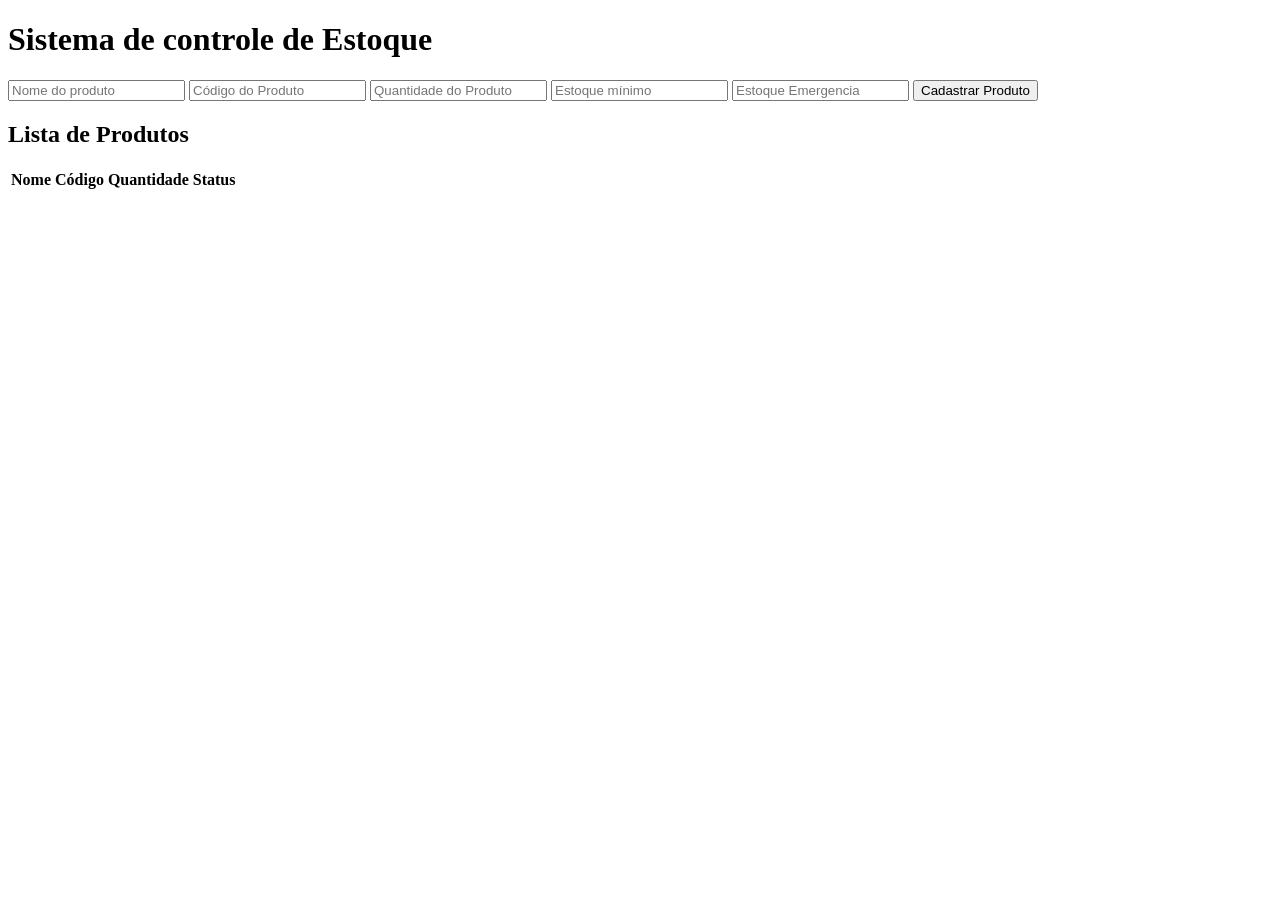
==== index.html @ 890d80b7 "Criado index.html" ====
<!DOCTYPE html>
<html lang="en">
<head>
    <meta charset="UTF-8">
    <meta name="viewport" content="width=device-width, initial-scale=1.0">
    <title>Sistema de Estoque</title>

    <link rel="stylesheet" href="style.css">
</head>

<body>
<header>
    <h1>Sistema de controle de Estoque</h1>
</header>

<Section class="formulario">

    <input type="text" id="nomeProduto" placeholder="Nome do produto">

    <input type="text" id="codigoProduto" placeholder="Código do Produto">

    <input type="text" id="quantidadeProduto" placeholder="Quantidade do Produto">

    <input type="text" id="estoqueMinimo" placeholder="Estoque mínimo
    ">

    <input type="text" id="estoqueEmergencia" placeholder="Estoque Emergencia
    ">
    <button onclick="cadastrarProduto()">Cadastrar Produto</button>



</Section>

<section class="tabela">

<h2>Lista de Produtos</h2>

<table>

<thead>

<tr>
<th>Nome</th>
<th>Código</th>
<th>Quantidade</th>
<th>Status</th>
</tr>

</thead>

<tbody id="listaProdutos">

</tbody>

</table>

</section>

<script src="script.js"></script>

</body>
</html>
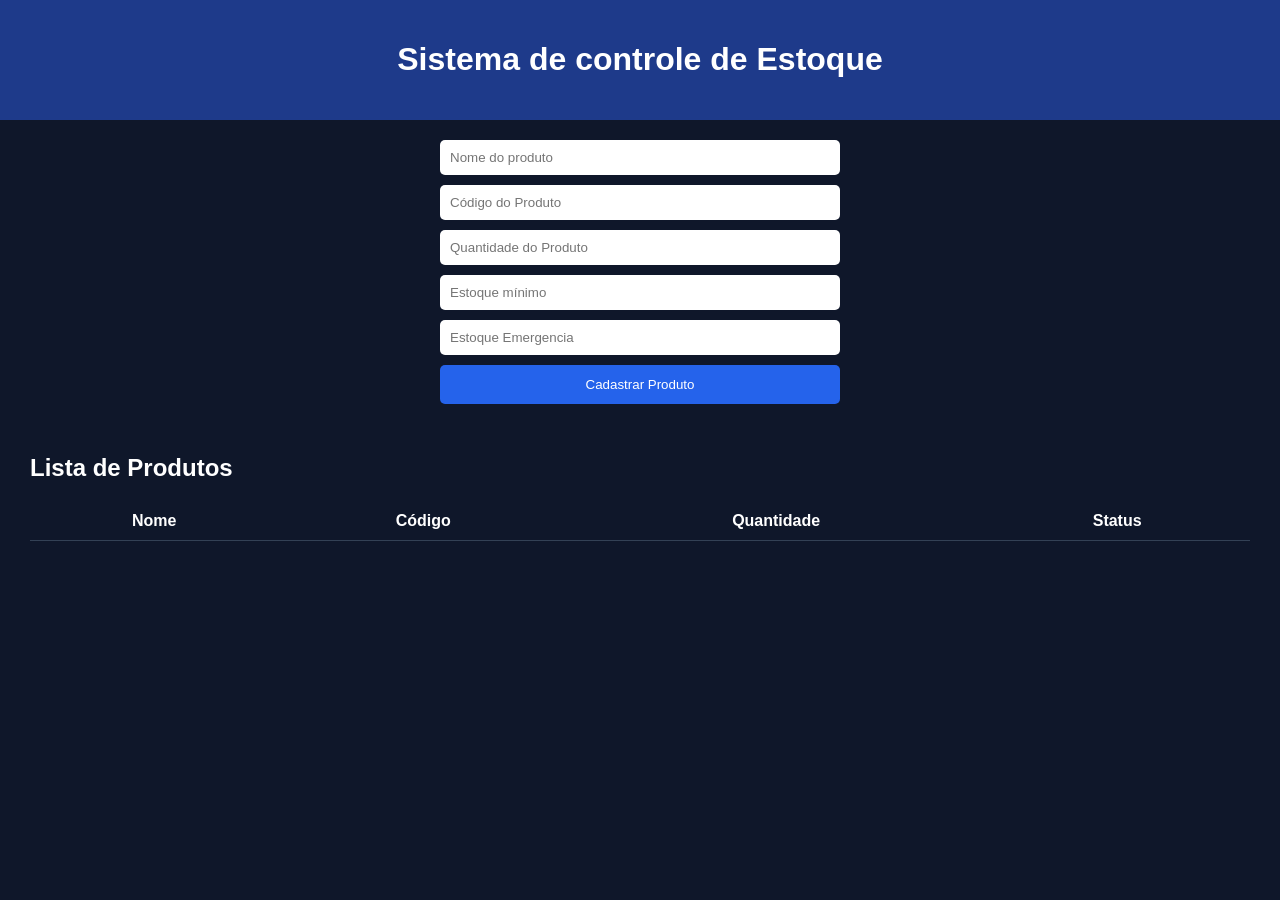
==== commit e1bfbc2e: "Criado CSS" ====
--- a/index.html
+++ b/index.html
@@ -5,7 +5,7 @@
     <meta name="viewport" content="width=device-width, initial-scale=1.0">
     <title>Sistema de Estoque</title>
 
-    <link rel="stylesheet" href="style.css">
+    <link rel="stylesheet" href="estilo/style.css">
 </head>
 
 <body>
--- a/estilo/style.css
+++ b/estilo/style.css
@@ -0,0 +1,73 @@
+body{
+
+font-family: Arial;
+background:#0f172a;
+color:white;
+margin:0;
+padding:0;
+
+}
+
+header{
+
+background:#1e3a8a;
+padding:20px;
+text-align:center;
+
+}
+
+.formulario{
+
+padding:20px;
+display:flex;
+flex-direction:column;
+gap:10px;
+max-width:400px;
+margin:auto;
+
+}
+
+input{
+
+padding:10px;
+border:none;
+border-radius:5px;
+
+}
+
+button{
+
+padding:12px;
+background:#2563eb;
+color:white;
+border:none;
+border-radius:5px;
+cursor:pointer;
+
+}
+
+button:hover{
+
+background:#1d4ed8;
+
+}
+
+.tabela{
+
+margin:30px;
+}
+
+table{
+
+width:100%;
+border-collapse:collapse;
+
+}
+
+th, td{
+
+padding:10px;
+border-bottom:1px solid #334155;
+text-align:center;
+
+}
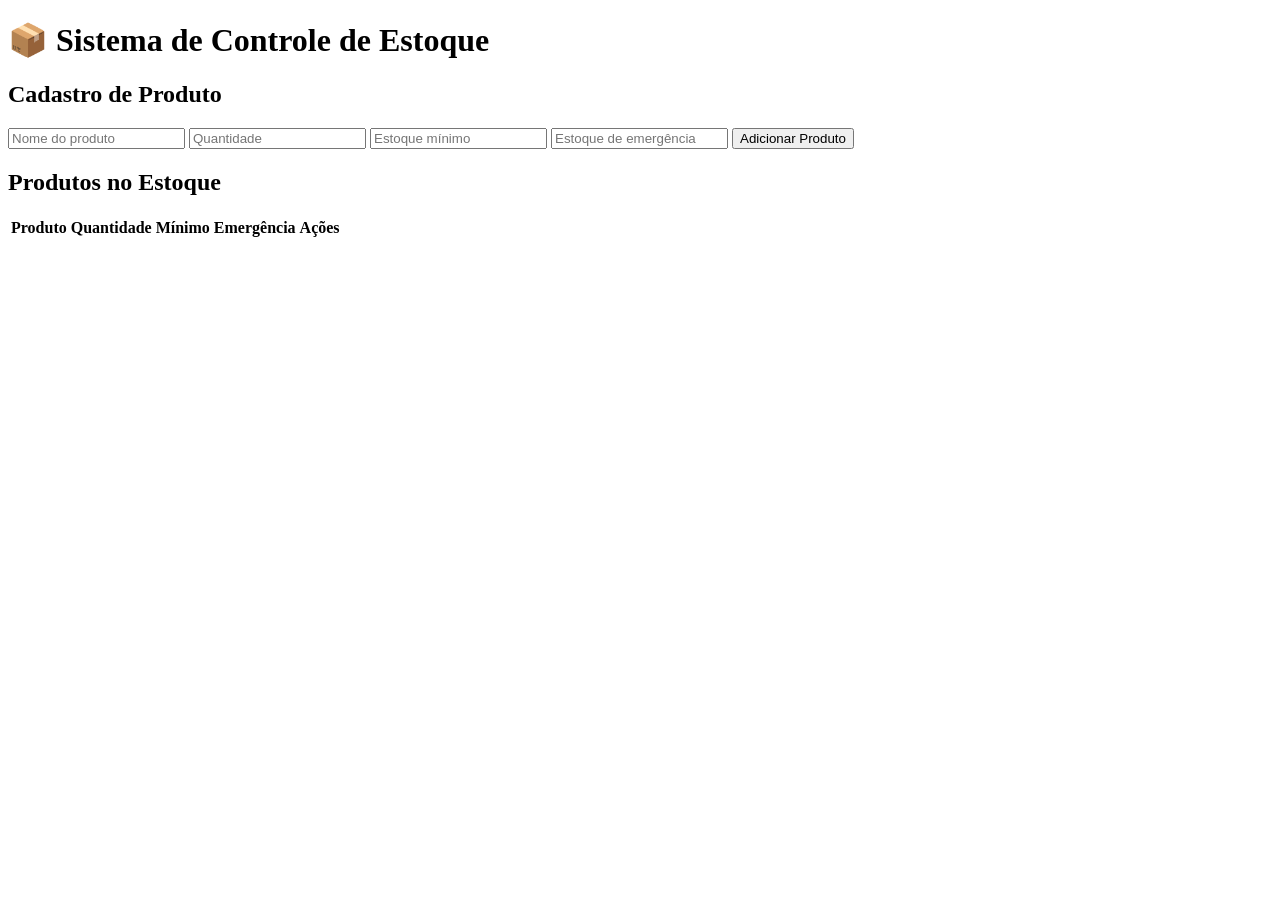
==== commit acb21520: "Atualização do HTML" ====
--- a/index.html
+++ b/index.html
@@ -1,52 +1,54 @@
 <!DOCTYPE html>
-<html lang="en">
+<html lang="pt-br">
 <head>
-    <meta charset="UTF-8">
-    <meta name="viewport" content="width=device-width, initial-scale=1.0">
-    <title>Sistema de Estoque</title>
+<meta charset="UTF-8">
+<meta name="viewport" content="width=device-width, initial-scale=1.0">
 
-    <link rel="stylesheet" href="estilo/style.css">
+<title>Sistema de Estoque</title>
+
+<link rel="stylesheet" href="style.css">
+
 </head>
 
 <body>
+
 <header>
-    <h1>Sistema de controle de Estoque</h1>
+<h1>📦 Sistema de Controle de Estoque</h1>
 </header>
 
-<Section class="formulario">
+<main>
 
-    <input type="text" id="nomeProduto" placeholder="Nome do produto">
+<section class="form-container">
 
-    <input type="text" id="codigoProduto" placeholder="Código do Produto">
+<h2>Cadastro de Produto</h2>
 
-    <input type="text" id="quantidadeProduto" placeholder="Quantidade do Produto">
+<input type="text" id="nome" placeholder="Nome do produto">
 
-    <input type="text" id="estoqueMinimo" placeholder="Estoque mínimo
-    ">
+<input type="number" id="quantidade" placeholder="Quantidade">
 
-    <input type="text" id="estoqueEmergencia" placeholder="Estoque Emergencia
-    ">
-    <button onclick="cadastrarProduto()">Cadastrar Produto</button>
+<input type="number" id="minimo" placeholder="Estoque mínimo">
+
+<input type="number" id="emergencia" placeholder="Estoque de emergência">
+
+<button onclick="adicionarProduto()">Adicionar Produto</button>
+
+</section>
 
 
+<section class="estoque-container">
 
-</Section>
-
-<section class="tabela">
-
-<h2>Lista de Produtos</h2>
+<h2>Produtos no Estoque</h2>
 
 <table>
 
 <thead>
-
 <tr>
-<th>Nome</th>
-<th>Código</th>
+<th>Produto</th>
 <th>Quantidade</th>
-<th>Status</th>
+<th>Mínimo</th>
+<th>Emergência</th>
+<th>Ações</th>
 </tr>
-
 </thead>
 
 <tbody id="listaProdutos">
@@ -57,6 +59,8 @@
 
 </section>
 
+</main>
+
 <script src="script.js"></script>
 
 </body>
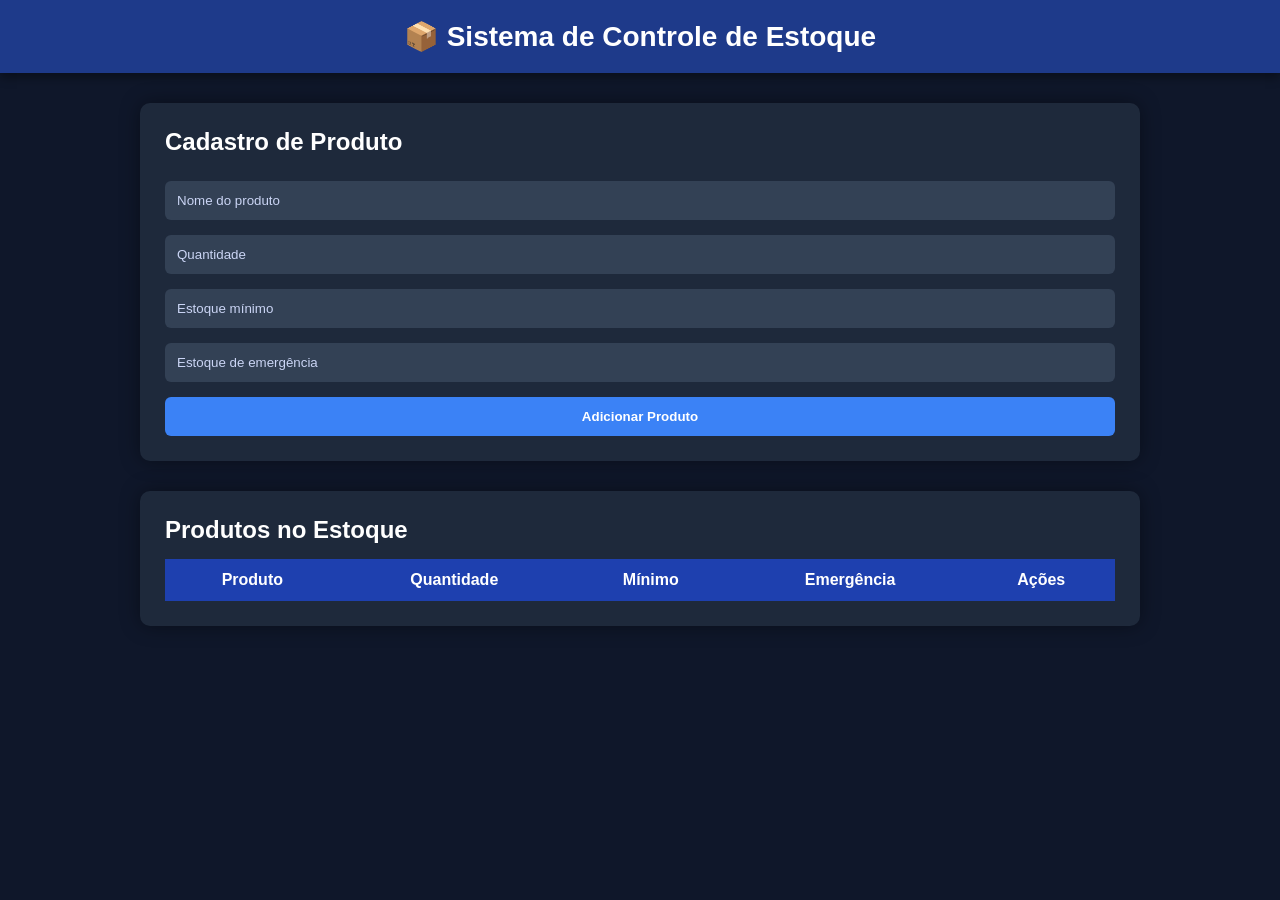
==== commit a3f9ee0b: "Atualizando CSS" ====
--- a/index.html
+++ b/index.html
@@ -6,7 +6,7 @@
 
 <title>Sistema de Estoque</title>
 
-<link rel="stylesheet" href="style.css">
+<link rel="stylesheet" href="estilo/style.css">
 
 </head>
 
--- a/estilo/style.css
+++ b/estilo/style.css
@@ -0,0 +1,125 @@
+*{
+margin:0;
+padding:0;
+box-sizing:border-box;
+font-family:Arial, Helvetica, sans-serif;
+}
+
+body{
+background:#0f172a;
+color:white;
+min-height:100vh;
+display:flex;
+flex-direction:column;
+align-items:center;
+}
+
+header{
+width:100%;
+padding:20px;
+text-align:center;
+background:#1e3a8a;
+box-shadow:0 4px 10px rgba(0,0,0,0.4);
+}
+
+header h1{
+font-size:28px;
+}
+
+main{
+width:90%;
+max-width:1000px;
+margin-top:30px;
+display:grid;
+gap:30px;
+}
+
+.form-container{
+background:#1e293b;
+padding:25px;
+border-radius:10px;
+box-shadow:0 0 20px rgba(0,0,0,0.4);
+display:flex;
+flex-direction:column;
+gap:15px;
+}
+
+.form-container h2{
+margin-bottom:10px;
+}
+
+input{
+padding:12px;
+border:none;
+border-radius:6px;
+outline:none;
+background:#334155;
+color:white;
+}
+
+input::placeholder{
+color:#cbd5f5;
+}
+
+button{
+padding:12px;
+border:none;
+border-radius:6px;
+background:#3b82f6;
+color:white;
+font-weight:bold;
+cursor:pointer;
+transition:0.3s;
+}
+
+button:hover{
+background:#2563eb;
+}
+
+.estoque-container{
+background:#1e293b;
+padding:25px;
+border-radius:10px;
+box-shadow:0 0 20px rgba(0,0,0,0.4);
+}
+
+table{
+width:100%;
+border-collapse:collapse;
+margin-top:15px;
+}
+
+th, td{
+padding:12px;
+text-align:center;
+}
+
+th{
+background:#1e40af;
+}
+
+tr:nth-child(even){
+background:#334155;
+}
+
+.alerta{
+color:#facc15;
+font-weight:bold;
+}
+
+.emergencia{
+color:#ef4444;
+font-weight:bold;
+}
+
+@media (max-width:768px){
+
+table{
+font-size:14px;
+}
+
+header h1{
+font-size:22px;
+}
+
+}
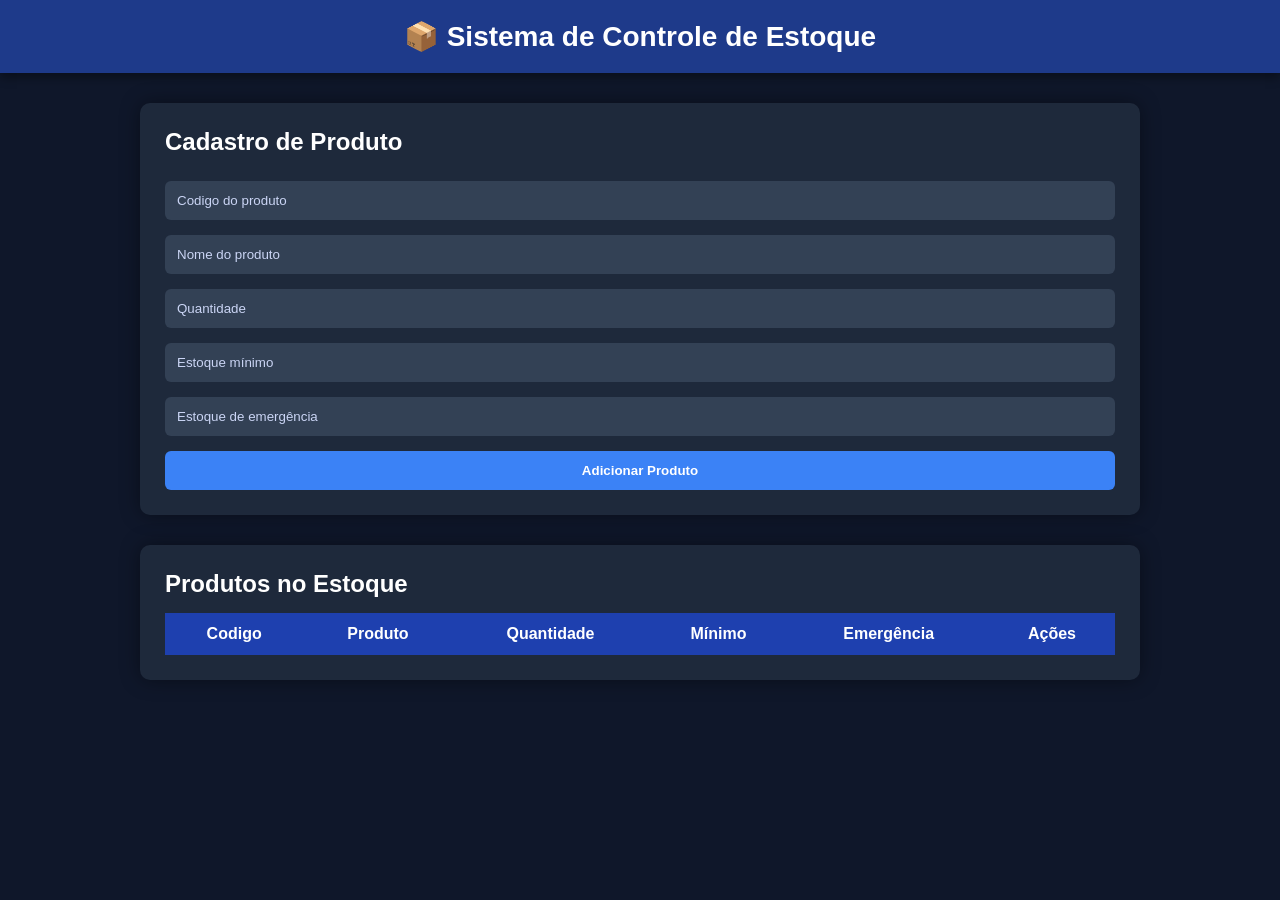
==== commit 47cca819: "Acerto de detalhes" ====
--- a/index.html
+++ b/index.html
@@ -22,6 +22,8 @@
 
 <h2>Cadastro de Produto</h2>
 
+<input type="text" id="codigo" placeholder="Codigo do produto">
+
 <input type="text" id="nome" placeholder="Nome do produto">
 
 <input type="number" id="quantidade" placeholder="Quantidade">
@@ -43,6 +45,7 @@
 
 <thead>
 <tr>
+<th>Codigo</th>
 <th>Produto</th>
 <th>Quantidade</th>
 <th>Mínimo</th>
@@ -64,4 +67,4 @@
 <script src="script.js"></script>
 
 </body>
-</html>+</html>
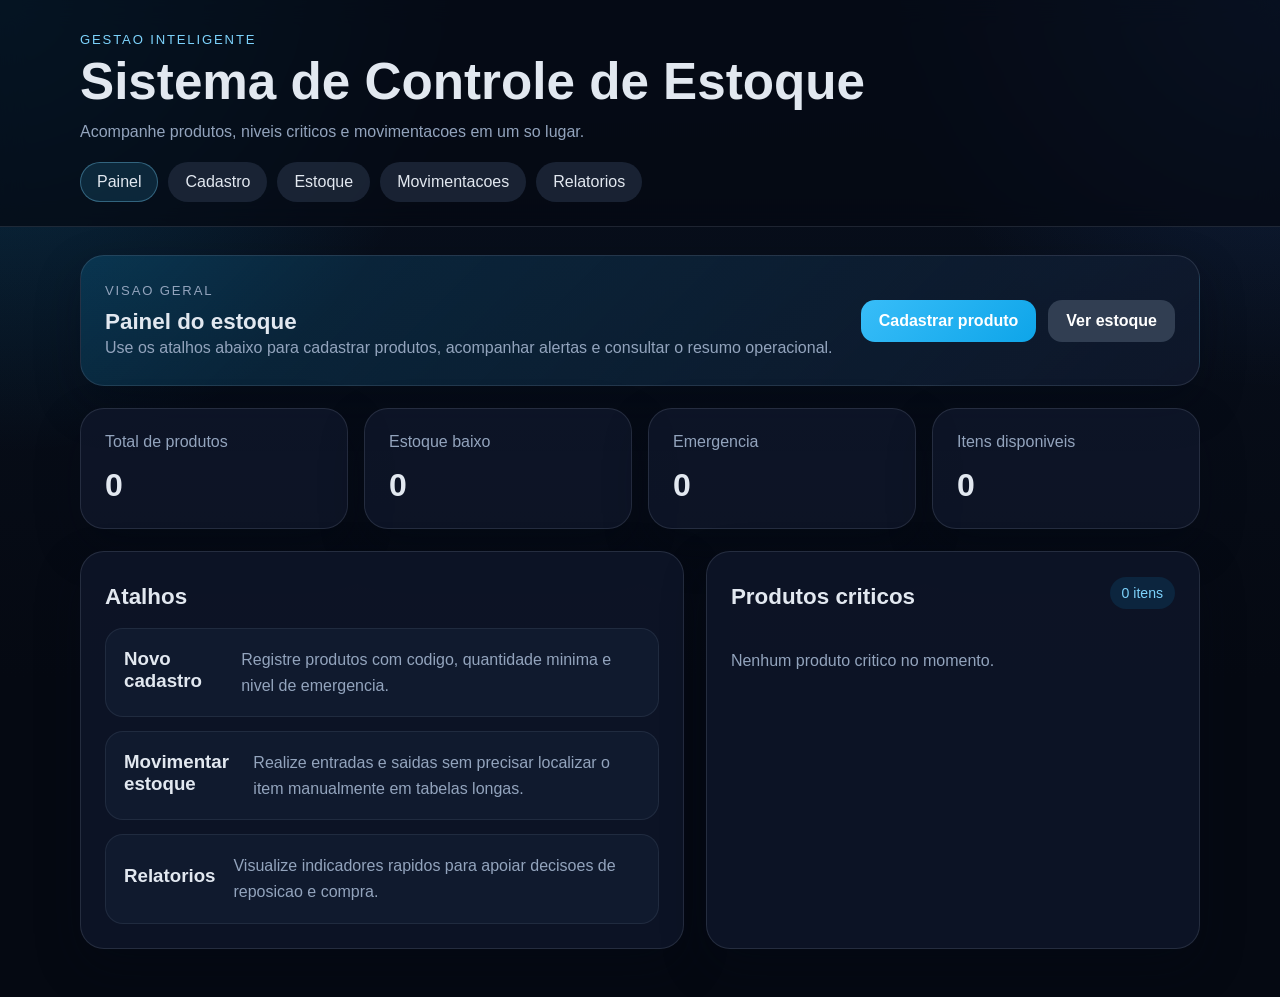
==== commit 8ffb5e0c: "Aprimoramento do Sistema Foram criadas novas paginas , melhorias na organização." ====
--- a/index.html
+++ b/index.html
@@ -1,70 +1,92 @@
 <!DOCTYPE html>
-<html lang="pt-br">
+<html lang="pt-BR">
 <head>
 <meta charset="UTF-8">
 <meta name="viewport" content="width=device-width, initial-scale=1.0">
-
-<title>Sistema de Estoque</title>
-
+<title>Painel | Sistema de Estoque</title>
 <link rel="stylesheet" href="estilo/style.css">
-
 </head>
-
 <body>
-
-<header>
-<h1>📦 Sistema de Controle de Estoque</h1>
+<header class="topo">
+<div class="topo-conteudo">
+<div>
+<p class="etiqueta">Gestao inteligente</p>
+<h1>Sistema de Controle de Estoque</h1>
+<p class="subtitulo">Acompanhe produtos, niveis criticos e movimentacoes em um so lugar.</p>
+</div>
+<nav class="menu">
+<a class="menu-link ativo" href="index.html">Painel</a>
+<a class="menu-link" href="cadastro.html">Cadastro</a>
+<a class="menu-link" href="estoque.html">Estoque</a>
+<a class="menu-link" href="movimentacoes.html">Movimentacoes</a>
+<a class="menu-link" href="relatorios.html">Relatorios</a>
+</nav>
+</div>
 </header>
 
-<main>
-
-<section class="form-container">
-
-<h2>Cadastro de Produto</h2>
-
-<input type="text" id="codigo" placeholder="Codigo do produto">
-
-<input type="text" id="nome" placeholder="Nome do produto">
-
-<input type="number" id="quantidade" placeholder="Quantidade">
-
-<input type="number" id="minimo" placeholder="Estoque mínimo">
-
-<input type="number" id="emergencia" placeholder="Estoque de emergência">
-
-<button onclick="adicionarProduto()">Adicionar Produto</button>
-
+<main class="layout">
+<section class="card destaque">
+<div>
+<p class="etiqueta">Visao geral</p>
+<h2>Painel do estoque</h2>
+<p>Use os atalhos abaixo para cadastrar produtos, acompanhar alertas e consultar o resumo operacional.</p>
+</div>
+<div class="acoes-rapidas">
+<a class="botao-link" href="cadastro.html">Cadastrar produto</a>
+<a class="botao-link secundario" href="estoque.html">Ver estoque</a>
+</div>
 </section>
 
-
-<section class="estoque-container">
-
-<h2>Produtos no Estoque</h2>
-
-<table>
-
-<thead>
-<tr>
-<th>Codigo</th>
-<th>Produto</th>
-<th>Quantidade</th>
-<th>Mínimo</th>
-<th>Emergência</th>
-<th>Ações</th>
-</tr>
-</thead>
-
-<tbody id="listaProdutos">
-
-</tbody>
-
-</table>
-
+<section class="cards-resumo">
+<article class="card mini-card">
+<span>Total de produtos</span>
+<strong id="totalProdutos">0</strong>
+</article>
+<article class="card mini-card">
+<span>Estoque baixo</span>
+<strong id="totalAlertas">0</strong>
+</article>
+<article class="card mini-card">
+<span>Emergencia</span>
+<strong id="totalEmergencias">0</strong>
+</article>
+<article class="card mini-card">
+<span>Itens disponiveis</span>
+<strong id="totalItens">0</strong>
+</article>
 </section>
 
+<section class="grid-duplo">
+<article class="card">
+<div class="secao-topo">
+<h2>Atalhos</h2>
+</div>
+<div class="atalhos">
+<a class="atalho-card" href="cadastro.html">
+<h3>Novo cadastro</h3>
+<p>Registre produtos com codigo, quantidade minima e nivel de emergencia.</p>
+</a>
+<a class="atalho-card" href="movimentacoes.html">
+<h3>Movimentar estoque</h3>
+<p>Realize entradas e saidas sem precisar localizar o item manualmente em tabelas longas.</p>
+</a>
+<a class="atalho-card" href="relatorios.html">
+<h3>Relatorios</h3>
+<p>Visualize indicadores rapidos para apoiar decisoes de reposicao e compra.</p>
+</a>
+</div>
+</article>
+
+<article class="card">
+<div class="secao-topo">
+<h2>Produtos criticos</h2>
+<span class="contador" id="contadorCriticos">0 itens</span>
+</div>
+<div id="listaCriticos" class="lista-vazia">Nenhum produto critico no momento.</div>
+</article>
+</section>
 </main>
 
 <script src="script.js"></script>
-
 </body>
 </html>
--- a/estilo/style.css
+++ b/estilo/style.css
@@ -1,125 +1,414 @@
-*{
-margin:0;
-padding:0;
-box-sizing:border-box;
-font-family:Arial, Helvetica, sans-serif;
-}
-
-body{
-background:#0f172a;
-color:white;
-min-height:100vh;
-display:flex;
-flex-direction:column;
-align-items:center;
-}
-
-header{
-width:100%;
-padding:20px;
-text-align:center;
-background:#1e3a8a;
-box-shadow:0 4px 10px rgba(0,0,0,0.4);
-}
-
-header h1{
-font-size:28px;
-}
-
-main{
-width:90%;
-max-width:1000px;
-margin-top:30px;
-display:grid;
-gap:30px;
-}
-
-.form-container{
-background:#1e293b;
-padding:25px;
-border-radius:10px;
-box-shadow:0 0 20px rgba(0,0,0,0.4);
-display:flex;
-flex-direction:column;
-gap:15px;
-}
-
-.form-container h2{
-margin-bottom:10px;
-}
-
-input{
-padding:12px;
-border:none;
-border-radius:6px;
-outline:none;
-background:#334155;
-color:white;
-}
-
-input::placeholder{
-color:#cbd5f5;
-}
-
-button{
-padding:12px;
-border:none;
-border-radius:6px;
-background:#3b82f6;
-color:white;
-font-weight:bold;
-cursor:pointer;
-transition:0.3s;
-}
-
-button:hover{
-background:#2563eb;
-}
-
-.estoque-container{
-background:#1e293b;
-padding:25px;
-border-radius:10px;
-box-shadow:0 0 20px rgba(0,0,0,0.4);
-}
-
-table{
-width:100%;
-border-collapse:collapse;
-margin-top:15px;
-}
-
-th, td{
-padding:12px;
-text-align:center;
-}
-
-th{
-background:#1e40af;
-}
-
-tr:nth-child(even){
-background:#334155;
-}
-
-.alerta{
-color:#facc15;
-font-weight:bold;
-}
-
-.emergencia{
-color:#ef4444;
-font-weight:bold;
-}
-
-@media (max-width:768px){
-
-table{
-font-size:14px;
-}
-
-header h1{
-font-size:22px;
-}
-
-}+* {
+  margin: 0;
+  padding: 0;
+  box-sizing: border-box;
+  font-family: "Segoe UI", Tahoma, Geneva, Verdana, sans-serif;
+}
+
+:root {
+  --bg: #09111f;
+  --bg-soft: #101a2e;
+  --surface: rgba(15, 23, 42, 0.82);
+  --line: rgba(148, 163, 184, 0.18);
+  --text: #e2e8f0;
+  --muted: #93a4bd;
+  --primary: #38bdf8;
+  --primary-strong: #0ea5e9;
+  --danger: #ef4444;
+  --warning: #f59e0b;
+  --success: #22c55e;
+}
+
+body {
+  background:
+    radial-gradient(circle at top left, rgba(14, 165, 233, 0.24), transparent 28%),
+    radial-gradient(circle at top right, rgba(59, 130, 246, 0.18), transparent 24%),
+    linear-gradient(180deg, var(--bg), #050912 68%);
+  color: var(--text);
+  min-height: 100vh;
+}
+
+.topo {
+  width: 100%;
+  padding: 32px 20px 24px;
+  border-bottom: 1px solid var(--line);
+  background: rgba(5, 9, 18, 0.72);
+  backdrop-filter: blur(12px);
+}
+
+.topo-conteudo {
+  width: min(1120px, 100%);
+  margin: 0 auto;
+  display: grid;
+  gap: 18px;
+}
+
+.etiqueta,
+.etiqueta-card {
+  color: #7dd3fc;
+  font-size: 0.82rem;
+  text-transform: uppercase;
+  letter-spacing: 0.14em;
+}
+
+h1 {
+  font-size: clamp(2rem, 4vw, 3.2rem);
+  line-height: 1.05;
+  margin-top: 8px;
+}
+
+.subtitulo {
+  color: var(--muted);
+  margin-top: 10px;
+  max-width: 720px;
+  line-height: 1.6;
+}
+
+.menu {
+  display: flex;
+  flex-wrap: wrap;
+  gap: 10px;
+}
+
+.menu-link {
+  text-decoration: none;
+  color: var(--text);
+  padding: 10px 16px;
+  border-radius: 999px;
+  background: rgba(30, 41, 59, 0.82);
+  border: 1px solid transparent;
+  transition: 0.2s ease;
+}
+
+.menu-link:hover,
+.menu-link.ativo {
+  background: rgba(56, 189, 248, 0.14);
+  border-color: rgba(125, 211, 252, 0.35);
+}
+
+.layout {
+  width: min(1120px, calc(100% - 32px));
+  margin: 28px auto 48px;
+  display: grid;
+  gap: 22px;
+}
+
+.card {
+  background: var(--surface);
+  border: 1px solid var(--line);
+  border-radius: 24px;
+  padding: 24px;
+  box-shadow: 0 18px 45px rgba(2, 8, 23, 0.32);
+}
+
+.destaque {
+  display: flex;
+  justify-content: space-between;
+  gap: 18px;
+  align-items: center;
+  background: linear-gradient(135deg, rgba(14, 165, 233, 0.18), rgba(15, 23, 42, 0.95));
+}
+
+.destaque h2,
+.secao-topo h2 {
+  font-size: 1.4rem;
+  margin-top: 8px;
+}
+
+.destaque p,
+.atalho-card p,
+.resumo-texto p,
+.movimento-card p,
+.item-lista p {
+  color: var(--muted);
+  line-height: 1.6;
+}
+
+.acoes-rapidas {
+  display: flex;
+  gap: 12px;
+  flex-wrap: wrap;
+}
+
+.botao-link,
+button {
+  appearance: none;
+  border: none;
+  border-radius: 14px;
+  padding: 12px 18px;
+  background: linear-gradient(135deg, var(--primary), var(--primary-strong));
+  color: white;
+  font-weight: 700;
+  cursor: pointer;
+  text-decoration: none;
+  transition: transform 0.2s ease, opacity 0.2s ease;
+}
+
+.botao-link:hover,
+button:hover {
+  transform: translateY(-1px);
+  opacity: 0.95;
+}
+
+.botao-link.secundario,
+button.secundario {
+  background: rgba(51, 65, 85, 0.95);
+}
+
+.botao-perigo {
+  background: linear-gradient(135deg, #ef4444, #b91c1c);
+}
+
+.cards-resumo {
+  display: grid;
+  grid-template-columns: repeat(auto-fit, minmax(180px, 1fr));
+  gap: 16px;
+}
+
+.mini-card span {
+  display: block;
+  color: var(--muted);
+  margin-bottom: 16px;
+}
+
+.mini-card strong {
+  font-size: 2rem;
+}
+
+.grid-duplo {
+  display: grid;
+  grid-template-columns: 1.1fr 0.9fr;
+  gap: 22px;
+}
+
+.secao-topo {
+  display: flex;
+  justify-content: space-between;
+  gap: 12px;
+  align-items: center;
+  margin-bottom: 18px;
+}
+
+.contador {
+  color: #7dd3fc;
+  background: rgba(14, 165, 233, 0.12);
+  padding: 8px 12px;
+  border-radius: 999px;
+  font-size: 0.88rem;
+}
+
+.atalhos,
+.movimentacoes-grid {
+  display: grid;
+  gap: 14px;
+}
+
+.atalho-card,
+.movimento-card,
+.item-lista {
+  display: flex;
+  justify-content: space-between;
+  gap: 18px;
+  align-items: center;
+  padding: 18px;
+  border-radius: 18px;
+  background: var(--bg-soft);
+  border: 1px solid rgba(148, 163, 184, 0.12);
+  text-decoration: none;
+  color: inherit;
+}
+
+.atalho-card h3,
+.movimento-card h3 {
+  margin-bottom: 6px;
+}
+
+.movimento-card {
+  align-items: flex-start;
+}
+
+.movimento-acoes {
+  display: flex;
+  gap: 10px;
+  flex-wrap: wrap;
+}
+
+.formulario-card {
+  max-width: 760px;
+}
+
+.form-grid {
+  display: grid;
+  grid-template-columns: repeat(2, minmax(0, 1fr));
+  gap: 14px;
+}
+
+.form-grid button {
+  grid-column: 1 / -1;
+}
+
+input {
+  width: 100%;
+  padding: 14px 16px;
+  border: 1px solid rgba(148, 163, 184, 0.14);
+  border-radius: 14px;
+  outline: none;
+  background: rgba(30, 41, 59, 0.9);
+  color: var(--text);
+}
+
+input::placeholder {
+  color: #9fb0c8;
+}
+
+input:focus {
+  border-color: rgba(56, 189, 248, 0.6);
+  box-shadow: 0 0 0 4px rgba(56, 189, 248, 0.12);
+}
+
+.mensagem {
+  margin-top: 16px;
+  padding: 14px 16px;
+  border-radius: 14px;
+  display: none;
+}
+
+.mensagem.sucesso,
+.mensagem.erro {
+  display: block;
+}
+
+.mensagem.sucesso {
+  background: rgba(34, 197, 94, 0.16);
+  color: #bbf7d0;
+  border: 1px solid rgba(34, 197, 94, 0.22);
+}
+
+.mensagem.erro {
+  background: rgba(239, 68, 68, 0.16);
+  color: #fecaca;
+  border: 1px solid rgba(239, 68, 68, 0.22);
+}
+
+.tabela-wrap {
+  overflow-x: auto;
+}
+
+table {
+  width: 100%;
+  border-collapse: collapse;
+  min-width: 820px;
+}
+
+th,
+td {
+  padding: 14px 12px;
+  text-align: left;
+  border-bottom: 1px solid rgba(148, 163, 184, 0.12);
+}
+
+th {
+  color: #cbd5e1;
+  font-size: 0.88rem;
+  text-transform: uppercase;
+  letter-spacing: 0.08em;
+}
+
+.acoes-tabela {
+  display: flex;
+  gap: 8px;
+  flex-wrap: wrap;
+}
+
+.status-chip {
+  display: inline-flex;
+  padding: 6px 10px;
+  border-radius: 999px;
+  font-size: 0.86rem;
+  font-weight: 700;
+}
+
+.normal .status-chip {
+  background: rgba(34, 197, 94, 0.14);
+  color: #86efac;
+}
+
+.alerta .status-chip,
+.alerta strong,
+.alerta span {
+  color: #fde68a;
+}
+
+.alerta .status-chip {
+  background: rgba(245, 158, 11, 0.14);
+}
+
+.emergencia .status-chip,
+.emergencia strong,
+.emergencia span {
+  color: #fecaca;
+}
+
+.emergencia .status-chip {
+  background: rgba(239, 68, 68, 0.14);
+}
+
+.lista-vazia {
+  color: var(--muted);
+  padding: 12px 0;
+}
+
+.resumo-texto {
+  display: grid;
+  gap: 14px;
+}
+
+@media (max-width: 900px) {
+  .grid-duplo,
+  .destaque,
+  .form-grid {
+    grid-template-columns: 1fr;
+    display: grid;
+  }
+}
+
+@media (max-width: 640px) {
+  .layout {
+    width: min(100% - 20px, 1120px);
+  }
+
+  .card {
+    padding: 18px;
+    border-radius: 20px;
+  }
+
+  .menu {
+    gap: 8px;
+  }
+
+  .menu-link {
+    width: 100%;
+    text-align: center;
+  }
+
+  .atalho-card,
+  .movimento-card,
+  .item-lista,
+  .secao-topo {
+    flex-direction: column;
+    align-items: flex-start;
+  }
+
+  .acoes-tabela,
+  .movimento-acoes,
+  .acoes-rapidas {
+    width: 100%;
+  }
+
+  .acoes-tabela button,
+  .movimento-acoes button,
+  .botao-link {
+    width: 100%;
+    text-align: center;
+  }
+}
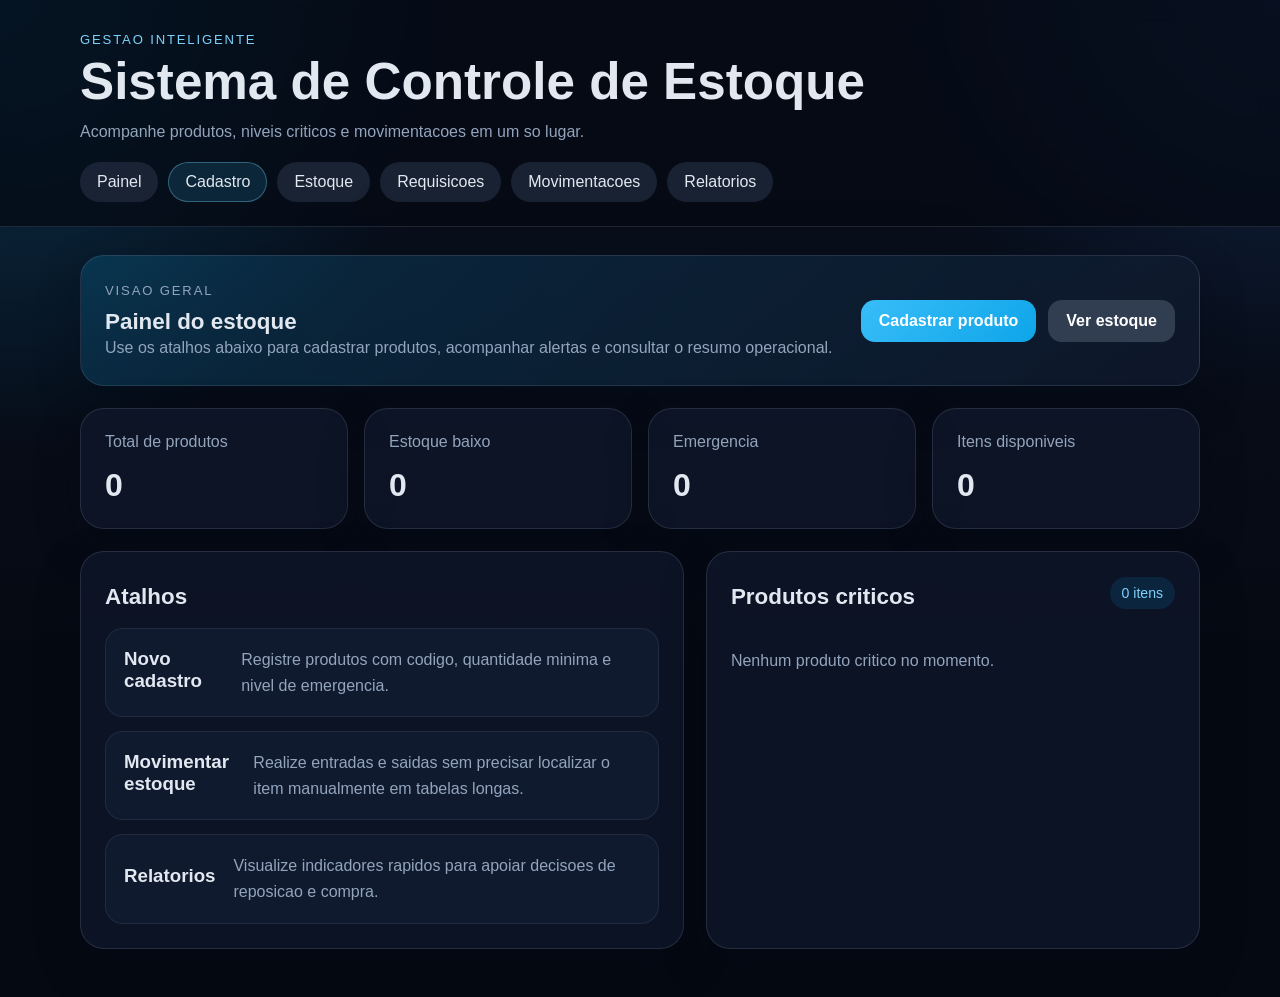
==== commit d8d068e1: "Nova pagina de Requisições" ====
--- a/index.html
+++ b/index.html
@@ -15,9 +15,10 @@
 <p class="subtitulo">Acompanhe produtos, niveis criticos e movimentacoes em um so lugar.</p>
 </div>
 <nav class="menu">
-<a class="menu-link ativo" href="index.html">Painel</a>
-<a class="menu-link" href="cadastro.html">Cadastro</a>
+<a class="menu-link" href="index.html">Painel</a>
+<a class="menu-link ativo" href="cadastro.html">Cadastro</a>
 <a class="menu-link" href="estoque.html">Estoque</a>
+<a class="menu-link" href="requisicoes.html">Requisicoes</a>
 <a class="menu-link" href="movimentacoes.html">Movimentacoes</a>
 <a class="menu-link" href="relatorios.html">Relatorios</a>
 </nav>
--- a/estilo/style.css
+++ b/estilo/style.css
@@ -33,6 +33,7 @@
   padding: 32px 20px 24px;
   border-bottom: 1px solid var(--line);
   background: rgba(5, 9, 18, 0.72);
+  -webkit-backdrop-filter: blur(12px);
   backdrop-filter: blur(12px);
 }
 
@@ -412,3 +413,17 @@
     text-align: center;
   }
 }
+select {
+  width: 100%;
+  padding: 14px 16px;
+  border: 1px solid rgba(148, 163, 184, 0.14);
+  border-radius: 14px;
+  outline: none;
+  background: rgba(30, 41, 59, 0.9);
+  color: var(--text);
+}
+
+select:focus {
+  border-color: rgba(56, 189, 248, 0.6);
+  box-shadow: 0 0 0 4px rgba(56, 189, 248, 0.12);
+}
